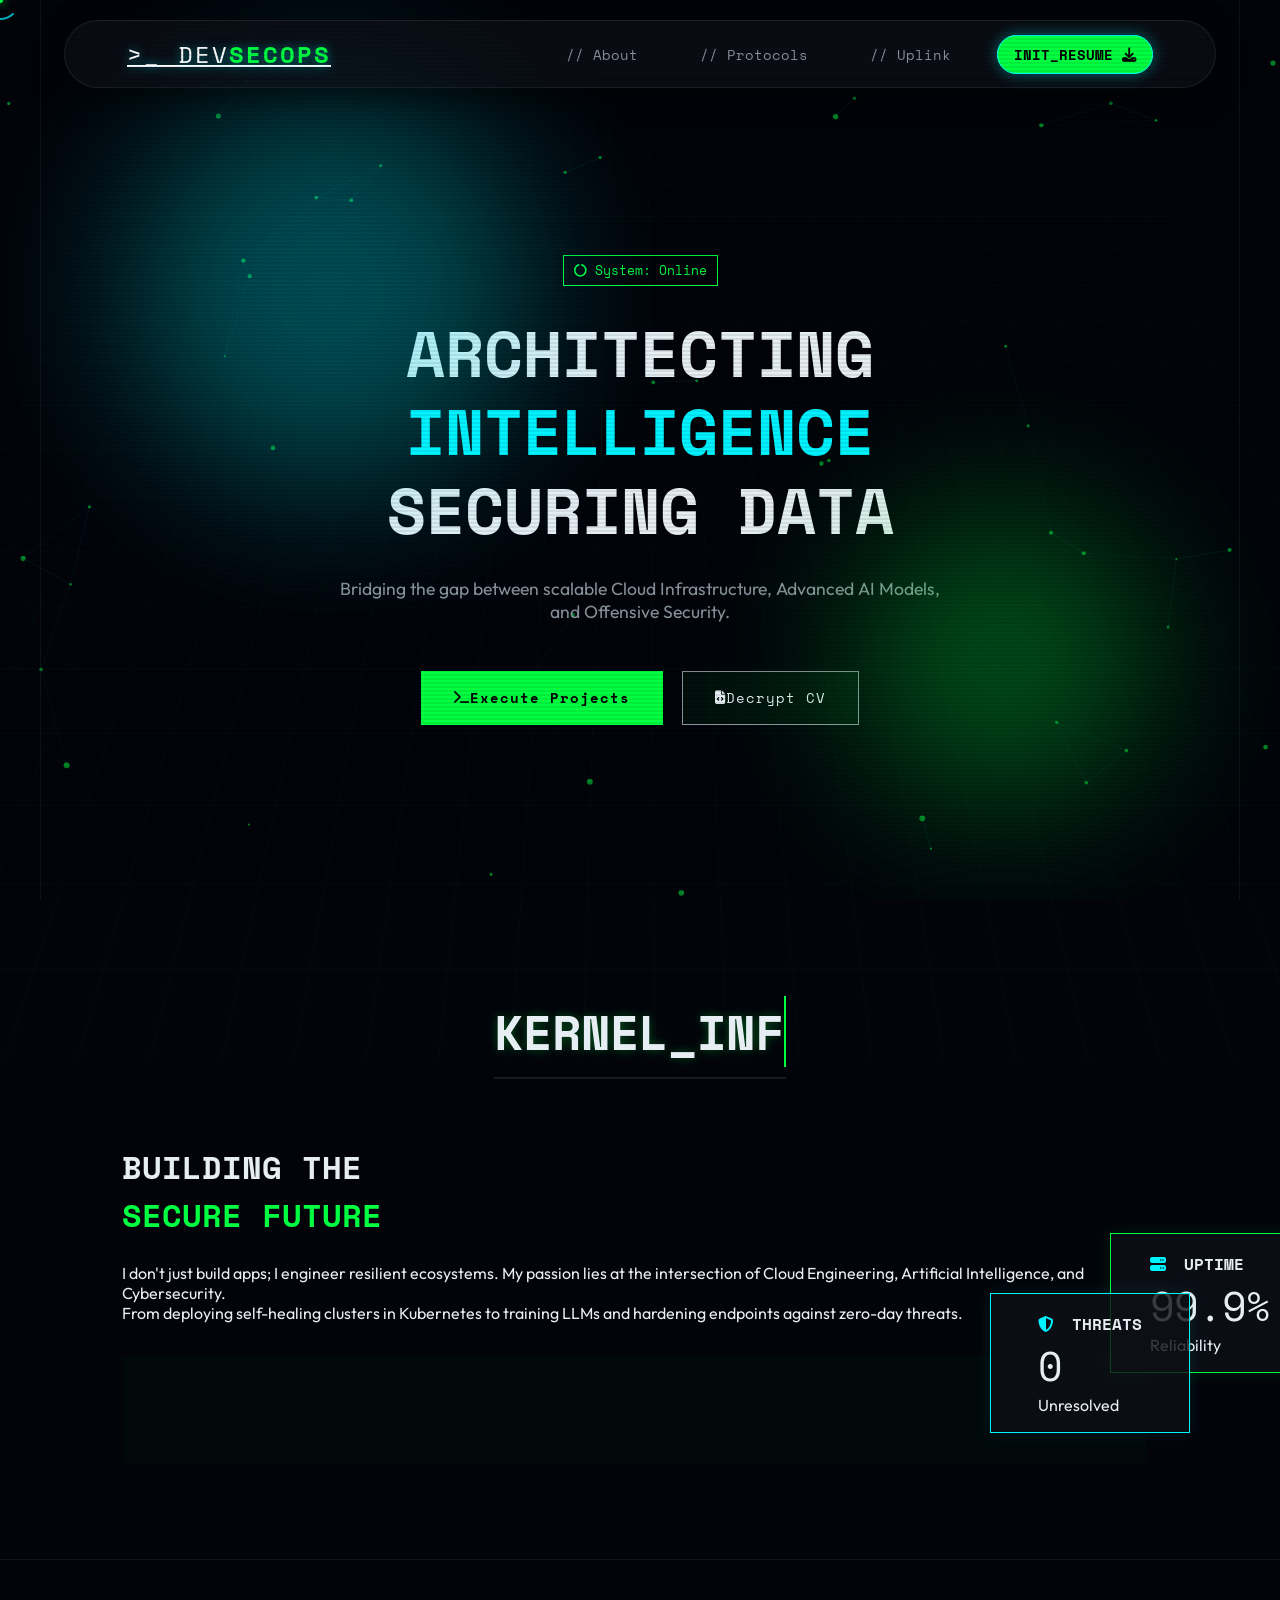
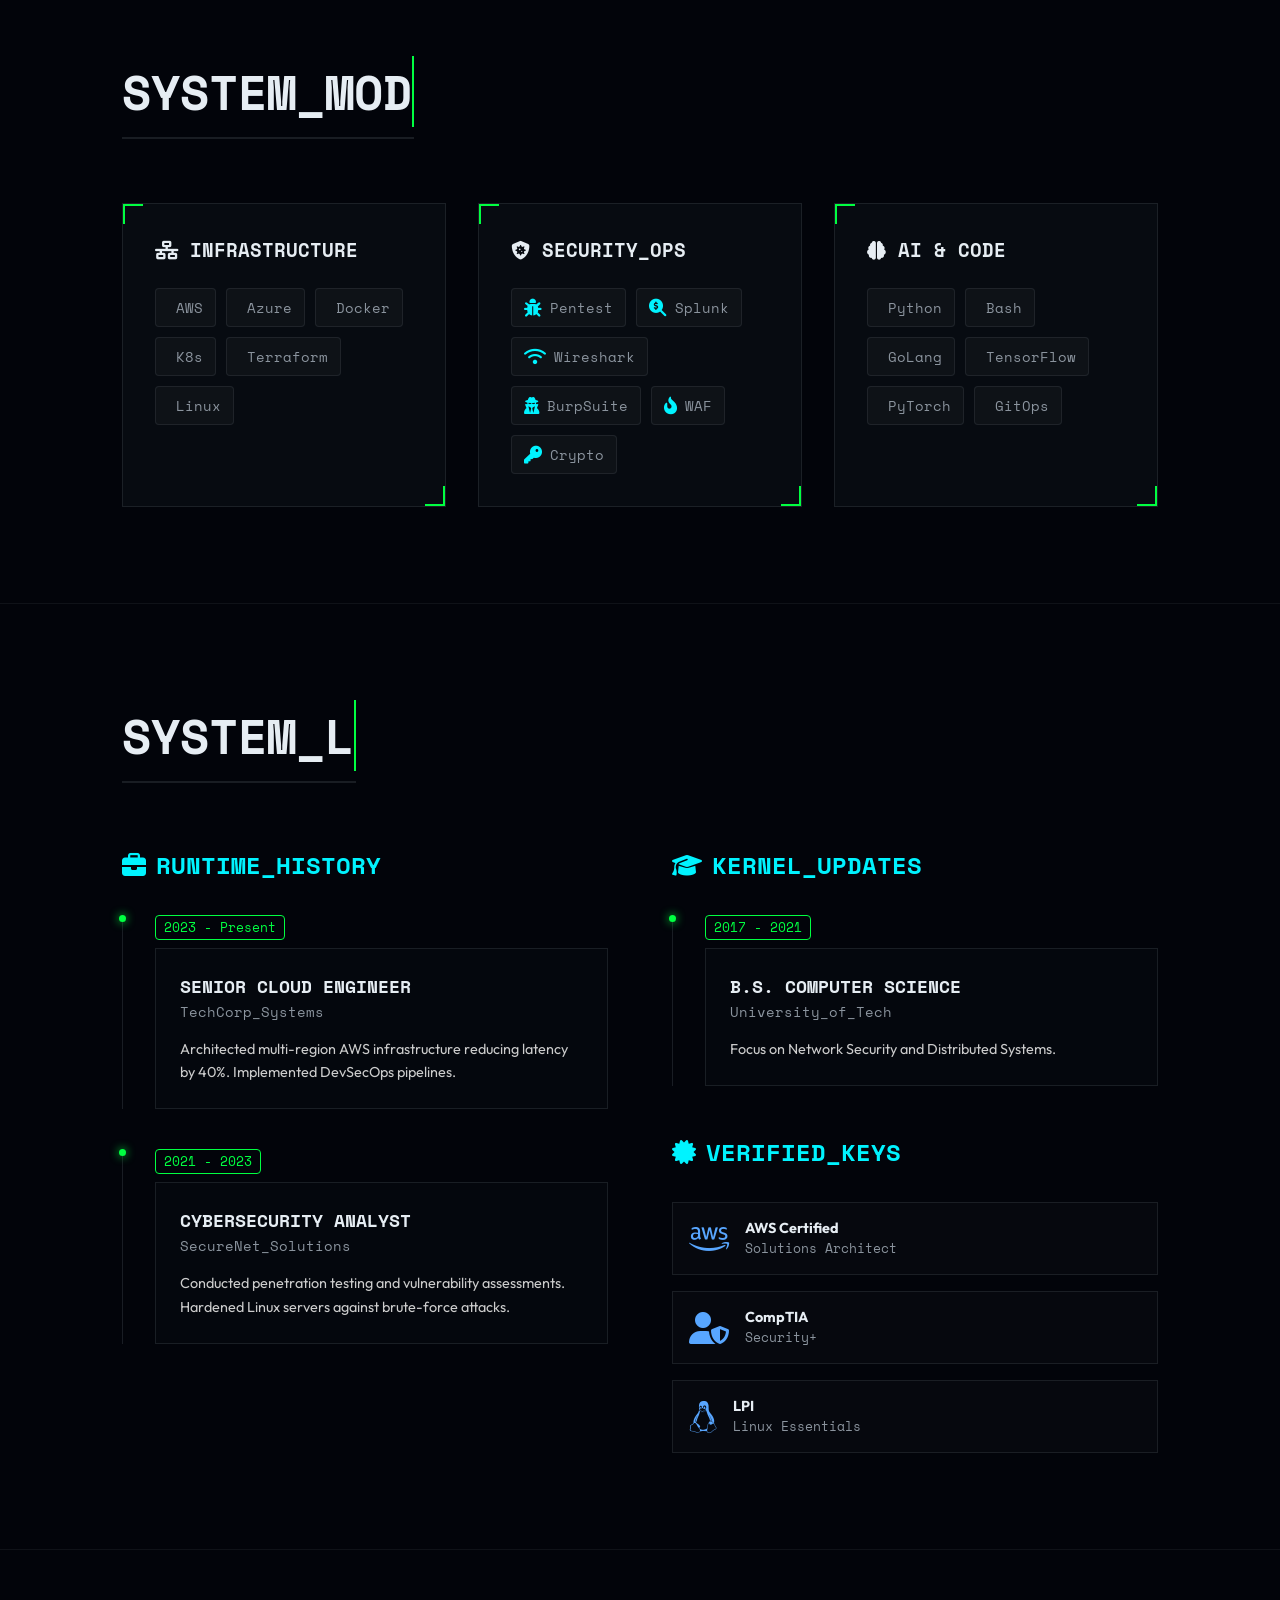
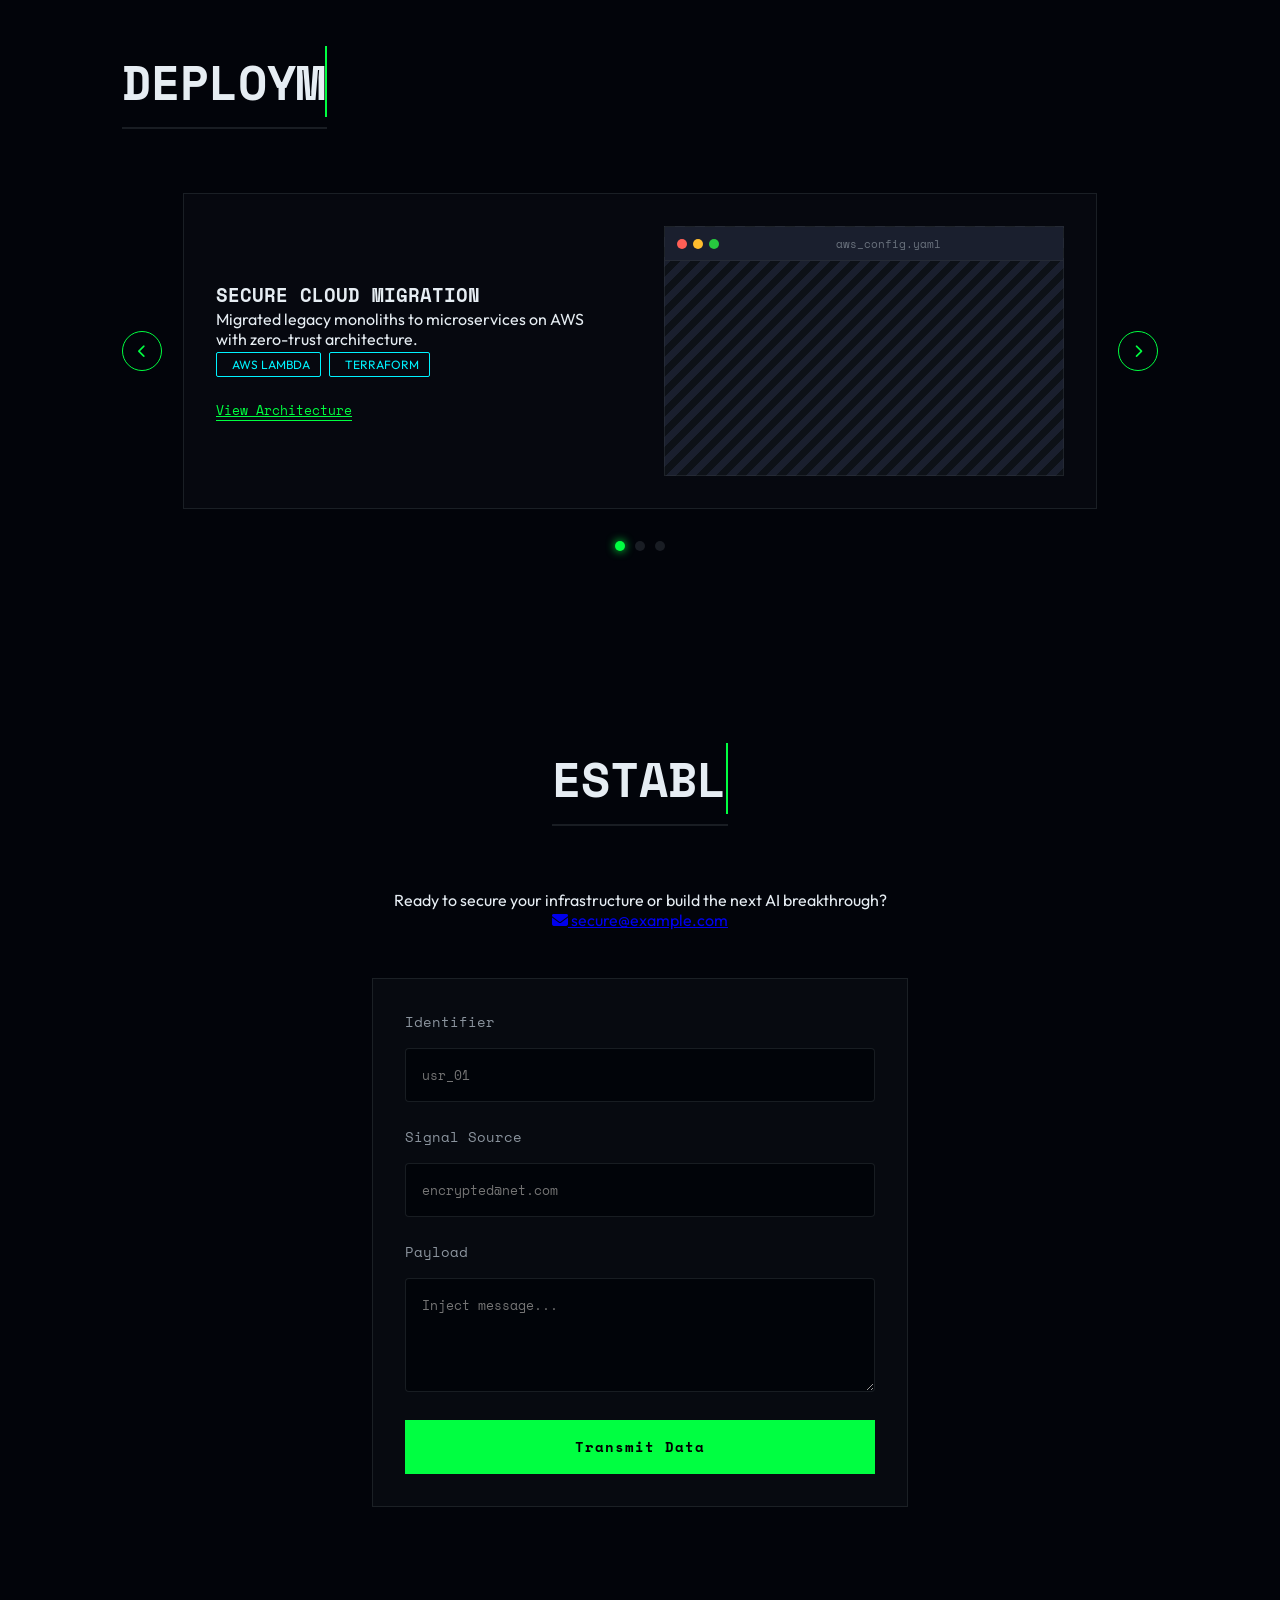
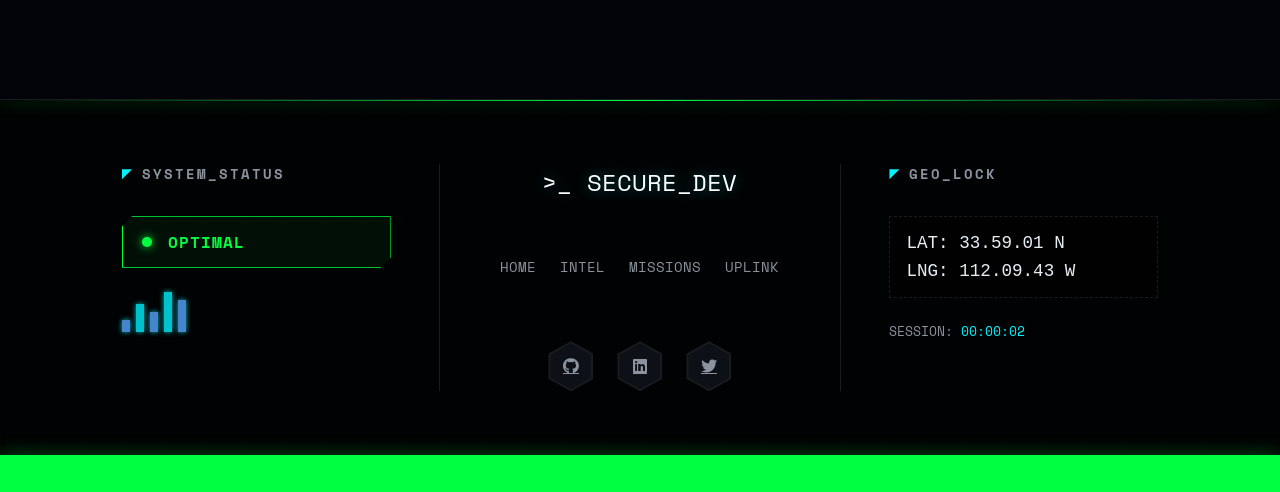
==== index.html @ 865366b4 "Add files via upload" ====
<!DOCTYPE html>
<html lang="en">

<head>
    <meta charset="UTF-8">
    <meta name="viewport" content="width=device-width, initial-scale=1.0">
    <meta name="description"
        content="Portfolio of a Cloud, AI & Cybersecurity Specialist. Securing the future of intelligence.">
    <title>Secure Intelligence | Cloud & AI</title>

    <!-- Fonts -->
    <link rel="preconnect" href="https://fonts.googleapis.com">
    <link rel="preconnect" href="https://fonts.gstatic.com" crossorigin>
    <link
        href="https://fonts.googleapis.com/css2?family=Space+Mono:ital,wght@0,400;0,700;1,400&family=Outfit:wght@500;700;800&display=swap"
        rel="stylesheet">

    <!-- Icons (FontAwesome & Devicon) -->
    <link rel="stylesheet" href="https://cdnjs.cloudflare.com/ajax/libs/font-awesome/6.4.0/css/all.min.css">
    <link rel="stylesheet" type='text/css' href="https://cdn.jsdelivr.net/gh/devicons/devicon@latest/devicon.min.css" />

    <!-- Styles -->
    <link rel="stylesheet" href="css/styles.css">
</head>

<body>
    <!-- Custom Cursor -->
    <div class="cursor-dot" data-cursor-dot></div>
    <div class="cursor-outline" data-cursor-outline></div>

    <!-- Cyber Grid Background -->
    <div class="cyber-grid"></div>
    <canvas id="data-network"></canvas>
    <div class="scanline"></div>

    <!-- Scroll Progress Lines -->
    <div class="scroll-line-container left-line">
        <div class="scroll-light"></div>
    </div>
    <div class="scroll-line-container right-line">
        <div class="scroll-light"></div>
    </div>

    <!-- Navigation -->
    <nav class="navbar glass">
        <div class="container nav-content">
            <a href="#hero" class="logo">>_ Dev<span class="accent">SecOps</span></a>
            <ul class="nav-links">
                <li><a href="#about">// About</a></li>
                <li><a href="#projects">// Protocols</a></li>
                <li><a href="#contact">// Uplink</a></li>
                <li><a href="assets/resume.pdf" class="btn-small-resume" download>INIT_RESUME <i
                            class="fas fa-download"></i></a></li>
            </ul>
        </div>
    </nav>

    <!-- Hero Section -->
    <header id="hero" class="hero-section">
        <div class="container hero-content">
            <div class="hero-text-wrapper">
                <span class="greeting-badge"><i class="fas fa-circle-notch fa-spin"></i> System: Online</span>
                <h1 class="main-title glitch-wrapper">
                    <span class="block-reveal">Architecting</span>
                    <span class="block-reveal dynamic-text" data-text="Intelligence">Intelligence</span>
                    <span class="block-reveal">Securing Data</span>
                </h1>
                <p class="subtitle">Bridging the gap between scalable Cloud Infrastructure, Advanced AI Models, and
                    Offensive Security.</p>
                <div class="hero-buttons">
                    <a href="#projects" class="btn btn-primary magnetic-btn"><i class="fas fa-terminal"></i> Execute
                        Projects</a>
                    <a href="assets/resume.pdf" class="btn btn-secondary magnetic-btn" download><i
                            class="fas fa-file-code"></i> Decrypt CV</a>
                </div>
            </div>
        </div>
        <!-- Abstract Network Elements -->
        <div class="network-node node-1"></div>
        <div class="network-node node-2"></div>
    </header>

    <!-- About Section -->
    <section id="about" class="section">
        <div class="container">
            <div class="section-header">
                <h2 class="section-title outline-text">Kernel_Info</h2>
            </div>
            <div class="about-grid">
                <div class="about-text scroll-reveal">
                    <h3>Building the <br><span class="accent">Secure Future</span></h3>
                    <p>I don't just build apps; I engineer resilient ecosystems. My passion lies at the intersection of
                        Cloud Engineering, Artificial Intelligence, and Cybersecurity.</p>
                    <p>From deploying self-healing clusters in Kubernetes to training LLMs and hardening endpoints
                        against zero-day threats.</p>
                    <div class="skills-ticker">
                        <!-- Infinite scroll ticker content with ICONS -->
                        <div class="ticker-content">
                            <i class="devicon-amazonwebservices-plain-wordmark"></i>
                            <i class="devicon-docker-plain"></i>
                            <i class="devicon-kubernetes-plain"></i>
                            <i class="devicon-python-plain"></i>
                            <i class="devicon-tensorflow-original"></i>
                            <i class="devicon-linux-plain"></i>
                            <i class="devicon-git-plain"></i>
                            <i class="devicon-react-original"></i>
                            <!-- Duplicate for seamless loop -->
                            <i class="devicon-amazonwebservices-plain-wordmark"></i>
                            <i class="devicon-docker-plain"></i>
                            <i class="devicon-kubernetes-plain"></i>
                            <i class="devicon-python-plain"></i>
                            <i class="devicon-tensorflow-original"></i>
                            <i class="devicon-linux-plain"></i>
                            <i class="devicon-git-plain"></i>
                            <i class="devicon-react-original"></i>
                        </div>
                    </div>
                </div>
                <div class="about-visual scroll-reveal delay-200">
                    <div class="stats-card glass-card tilt-card">
                        <div class="card-content">
                            <h4><i class="fas fa-server"></i> Uptime</h4>
                            <p class="big-number">99.9%</p>
                            <p>Reliability</p>
                        </div>
                    </div>
                    <div class="stats-card glass-card tilt-card offset">
                        <div class="card-content">
                            <h4><i class="fas fa-shield-alt"></i> Threats</h4>
                            <p class="big-number">0</p>
                            <p>Unresolved</p>
                        </div>
                    </div>
                </div>
            </div>
        </div>
    </section>

    <!-- Network Traffic Separator -->
    <div class="cyber-separator">
        <div class="packet"></div>
        <div class="packet delay-1"></div>
    </div>

    <!-- Skills Section (Redesigned) -->
    <section id="skills" class="section">
        <div class="container">
            <h2 class="section-title">System_Modules</h2>
            <div class="skills-grid">

                <!-- Category 1: Infrastructure -->
                <div class="cyber-card scroll-reveal">
                    <div class="card-decoration top-left"></div>
                    <div class="card-decoration bottom-right"></div>
                    <h3 class="skill-cat-title"><i class="fas fa-network-wired"></i> Infrastructure</h3>
                    <div class="chip-grid">
                        <div class="tech-chip"><i class="devicon-amazonwebservices-plain"></i> <span>AWS</span></div>
                        <div class="tech-chip"><i class="devicon-azure-plain"></i> <span>Azure</span></div>
                        <div class="tech-chip"><i class="devicon-docker-plain"></i> <span>Docker</span></div>
                        <div class="tech-chip"><i class="devicon-kubernetes-plain"></i> <span>K8s</span></div>
                        <div class="tech-chip"><i class="devicon-terraform-plain"></i> <span>Terraform</span></div>
                        <div class="tech-chip"><i class="devicon-linux-plain"></i> <span>Linux</span></div>
                    </div>
                </div>

                <!-- Category 2: Security_Ops -->
                <div class="cyber-card scroll-reveal delay-200">
                    <div class="card-decoration top-left"></div>
                    <div class="card-decoration bottom-right"></div>
                    <h3 class="skill-cat-title"><i class="fas fa-shield-virus"></i> Security_Ops</h3>
                    <div class="chip-grid">
                        <div class="tech-chip"><i class="fas fa-bug"></i> <span>Pentest</span></div>
                        <div class="tech-chip"><i class="fas fa-search-dollar"></i> <span>Splunk</span></div>
                        <div class="tech-chip"><i class="fas fa-wifi"></i> <span>Wireshark</span></div>
                        <div class="tech-chip"><i class="fas fa-user-secret"></i> <span>BurpSuite</span></div>
                        <div class="tech-chip"><i class="fas fa-fire-alt"></i> <span>WAF</span></div>
                        <div class="tech-chip"><i class="fas fa-key"></i> <span>Crypto</span></div>
                    </div>
                </div>

                <!-- Category 3: AI & Code -->
                <div class="cyber-card scroll-reveal delay-400">
                    <div class="card-decoration top-left"></div>
                    <div class="card-decoration bottom-right"></div>
                    <h3 class="skill-cat-title"><i class="fas fa-brain"></i> AI & Code</h3>
                    <div class="chip-grid">
                        <div class="tech-chip"><i class="devicon-python-plain"></i> <span>Python</span></div>
                        <div class="tech-chip"><i class="devicon-bash-plain"></i> <span>Bash</span></div>
                        <div class="tech-chip"><i class="devicon-go-plain"></i> <span>GoLang</span></div>
                        <div class="tech-chip"><i class="devicon-tensorflow-original"></i> <span>TensorFlow</span></div>
                        <div class="tech-chip"><i class="devicon-pytorch-original"></i> <span>PyTorch</span></div>
                        <div class="tech-chip"><i class="devicon-git-plain"></i> <span>GitOps</span></div>
                    </div>
                </div>

            </div>
        </div>
    </section>

    <!-- Network Traffic Separator -->
    <div class="cyber-separator">
        <div class="packet"></div>
        <div class="packet delay-2"></div>
    </div>

    <!-- Credentials Section (Exp, Edu, Certs) -->
    <section id="credentials" class="section">
        <div class="container">
            <h2 class="section-title">System_Logs</h2>

            <div class="credentials-grid">
                <!-- Experience Col -->
                <div class="credential-col">
                    <h3 class="col-title"><i class="fas fa-briefcase"></i> Runtime_History</h3>

                    <div class="log-entry scroll-reveal">
                        <span class="log-date">2023 - Present</span>
                        <div class="log-card">
                            <h4>Senior Cloud Engineer</h4>
                            <span class="company">TechCorp_Systems</span>
                            <p>Architected multi-region AWS infrastructure reducing latency by 40%. Implemented
                                DevSecOps pipelines.</p>
                        </div>
                    </div>

                    <div class="log-entry scroll-reveal delay-200">
                        <span class="log-date">2021 - 2023</span>
                        <div class="log-card">
                            <h4>Cybersecurity Analyst</h4>
                            <span class="company">SecureNet_Solutions</span>
                            <p>Conducted penetration testing and vulnerability assessments. Hardened Linux servers
                                against brute-force attacks.</p>
                        </div>
                    </div>
                </div>

                <!-- Edu & Certs Col -->
                <div class="credential-col">
                    <h3 class="col-title"><i class="fas fa-graduation-cap"></i> Kernel_Updates</h3>

                    <!-- Education -->
                    <div class="log-entry scroll-reveal">
                        <span class="log-date">2017 - 2021</span>
                        <div class="log-card">
                            <h4>B.S. Computer Science</h4>
                            <span class="company">University_of_Tech</span>
                            <p>Focus on Network Security and Distributed Systems.</p>
                        </div>
                    </div>

                    <!-- Certifications -->
                    <h3 class="col-title mt-2"><i class="fas fa-certificate"></i> Verified_Keys</h3>
                    <div class="cert-grid">
                        <div class="cert-item scroll-reveal delay-200">
                            <i class="fab fa-aws fa-2x"></i>
                            <div>
                                <h5>AWS Certified</h5>
                                <span class="cert-name">Solutions Architect</span>
                            </div>
                        </div>
                        <div class="cert-item scroll-reveal delay-400">
                            <i class="fas fa-user-shield fa-2x"></i>
                            <div>
                                <h5>CompTIA</h5>
                                <span class="cert-name">Security+</span>
                            </div>
                        </div>
                        <div class="cert-item scroll-reveal delay-400">
                            <i class="fab fa-linux fa-2x"></i>
                            <div>
                                <h5>LPI</h5>
                                <span class="cert-name">Linux Essentials</span>
                            </div>
                        </div>
                    </div>
                </div>
            </div>
        </div>
    </section>

    <!-- Network Traffic Separator -->
    <div class="cyber-separator">
        <div class="packet"></div>
        <div class="packet delay-2"></div>
    </div>

    <!-- Projects Section -->
    <section id="projects" class="section">
        <div class="container">
            <h2 class="section-title">Deployment_Log</h2>

            <div class="project-slider">
                <button class="slider-btn prev-btn"><i class="fas fa-chevron-left"></i></button>

                <div class="slider-container">
                    <div class="slider-track">
                        <!-- Project Card 1 (Slide) -->
                        <div class="slide">
                            <article class="project-card">
                                <div class="card-inner">
                                    <div class="project-content">
                                        <span class="project-number">01</span>
                                        <h3>Secure Cloud Migration</h3>
                                        <p>Migrated legacy monoliths to microservices on AWS with zero-trust
                                            architecture.</p>
                                        <div class="tags">
                                            <span><i class="devicon-amazonwebservices-plain"></i> AWS Lambda</span>
                                            <span><i class="devicon-terraform-plain"></i> Terraform</span>
                                        </div>
                                        <a href="project_details.html?id=secure_cloud"
                                            class="link-arrow magnetic-btn">View Architecture</a>
                                    </div>
                                    <div class="project-visual placeholder-gradient-1">
                                        <div class="terminal-header">
                                            <span class="dot red"></span><span class="dot yellow"></span><span
                                                class="dot green"></span>
                                            <span class="term-title">aws_config.yaml</span>
                                        </div>
                                    </div>
                                </div>
                            </article>
                        </div>

                        <!-- Project Card 2 (Slide) -->
                        <div class="slide">
                            <article class="project-card">
                                <div class="card-inner">
                                    <div class="project-content">
                                        <span class="project-number">02</span>
                                        <h3>AI Threat Detection</h3>
                                        <p>Machine Learning model trained to detect anomaly traffic patterns in
                                            real-time.</p>
                                        <div class="tags">
                                            <span><i class="devicon-python-plain"></i> Python</span>
                                            <span><i class="devicon-scikitlearn-plain"></i> Scikit-Learn</span>
                                        </div>
                                        <a href="project_details.html?id=ai_threat" class="link-arrow magnetic-btn">View
                                            Model</a>
                                    </div>
                                    <div class="project-visual placeholder-gradient-2">
                                        <div class="terminal-header">
                                            <span class="dot red"></span><span class="dot yellow"></span><span
                                                class="dot green"></span>
                                            <span class="term-title">train_model.py</span>
                                        </div>
                                    </div>
                                </div>
                            </article>
                        </div>

                        <!-- Project Card 3 (Slide) -->
                        <div class="slide">
                            <article class="project-card">
                                <div class="card-inner">
                                    <div class="project-content">
                                        <span class="project-number">03</span>
                                        <h3>Penetration Testing Lab</h3>
                                        <p>Automated pentesting environment setup using Docker and custom bash scripts.
                                        </p>
                                        <div class="tags">
                                            <span><i class="devicon-bash-plain"></i> Bash</span>
                                            <span><i class="devicon-docker-plain"></i> Docker</span>
                                        </div>
                                        <a href="project_details.html?id=pentest_lab"
                                            class="link-arrow magnetic-btn">View Scripts</a>
                                    </div>
                                    <div class="project-visual placeholder-gradient-3">
                                        <div class="terminal-header">
                                            <span class="dot red"></span><span class="dot yellow"></span><span
                                                class="dot green"></span>
                                            <span class="term-title">exploit.sh</span>
                                        </div>
                                    </div>
                                </div>
                            </article>
                        </div>
                    </div>
                </div>

                <button class="slider-btn next-btn"><i class="fas fa-chevron-right"></i></button>
            </div>

            <div class="slider-indicators">
                <span class="dot active"></span>
                <span class="dot"></span>
                <span class="dot"></span>
            </div>
        </div>
    </section>

    <!-- Contact Section -->
    <section id="contact" class="section">
        <div class="container contact-container">
            <div class="contact-text scroll-reveal">
                <h2 class="section-title">Establish_Link</h2>
                <p>Ready to secure your infrastructure or build the next AI breakthrough?</p>
                <div class="contact-details">
                    <a href="mailto:secure@example.com" class="contact-link"><i class="fas fa-envelope"></i>
                        secure@example.com</a>
                </div>
            </div>
            <form class="contact-form glass scroll-reveal delay-200" id="contactForm">
                <div class="form-group">
                    <label for="name">Identifier</label>
                    <input type="text" id="name" placeholder="usr_01" required>
                </div>
                <div class="form-group">
                    <label for="email">Signal Source</label>
                    <input type="email" id="email" placeholder="encrypted@net.com" required>
                </div>
                <div class="form-group">
                    <label for="message">Payload</label>
                    <textarea id="message" rows="4" placeholder="Inject message..." required></textarea>
                </div>
                <button type="submit" class="btn btn-primary full-width" id="submitBtn">
                    <span class="btn-text">Transmit Data</span>
                    <span class="btn-loader"><i class="fas fa-circle-notch fa-spin"></i></span>
                </button>
            </form>

            <!-- Success Animation Container (Hidden by default) -->
            <div class="success-message" id="successMessage" style="display: none;">
                <div class="success-icon">
                    <i class="fas fa-check-circle"></i>
                </div>
                <h3>Transmission Complete</h3>
                <p>Payload successfully uploaded to the mainframe.</p>
                <button class="btn btn-secondary btn-small" onclick="location.reload()">Reset Link</button>
            </div>
        </div>
    </section>

    <!-- Footer -->
    <!-- Footer: Tactical Data Console -->
    <footer class="tactical-footer">
        <div class="footer-overlay"></div>
        <div class="container footer-grid">

            <!-- Col 1: System Status -->
            <div class="footer-col left-col">
                <h4 class="footer-label">SYSTEM_STATUS</h4>
                <div class="status-box">
                    <span class="pulse-icon"></span>
                    <span class="status-msg">OPTIMAL</span>
                </div>
                <div class="signal-bars">
                    <div class="bar" style="height: 30%"></div>
                    <div class="bar" style="height: 70%"></div>
                    <div class="bar" style="height: 50%"></div>
                    <div class="bar" style="height: 100%"></div>
                    <div class="bar" style="height: 80%"></div>
                </div>
            </div>

            <!-- Col 2: Navigation & Socials -->
            <div class="footer-col center-col">
                <img src="https://fontmeme.com/permalink/240201/cyber-font.png" alt="Secure_Dev" class="footer-logo-img"
                    style="display:none;"> <!-- Placeholder -->
                <div class="logo-text">>_ SECURE_DEV</div>

                <div class="footer-links">
                    <a href="#hero">HOME</a>
                    <a href="#about">INTEL</a>
                    <a href="#projects">MISSIONS</a>
                    <a href="#contact">UPLINK</a>
                </div>

                <div class="social-hex-grid">
                    <a href="#" class="hex-link" aria-label="Github"><i class="fab fa-github"></i></a>
                    <a href="#" class="hex-link" aria-label="LinkedIn"><i class="fab fa-linkedin"></i></a>
                    <a href="#" class="hex-link" aria-label="Twitter"><i class="fab fa-twitter"></i></a>
                </div>
            </div>

            <!-- Col 3: Coordinates -->
            <div class="footer-col right-col">
                <h4 class="footer-label">GEO_LOCK</h4>
                <div class="coords">
                    <span>LAT: 33.59.01 N</span>
                    <span>LNG: 112.09.43 W</span>
                </div>
                <div class="uptime">SESSION: <span id="session-timer">00:00:00</span></div>
            </div>

        </div>

        <!-- Scrolling Ticker -->
        <div class="footer-ticker">
            <div class="ticker-text">
                // SECURE_DEV v2.5 // ALL SYSTEMS NOMINAL // ENCRYPTION: AES-256 // ESTABLISHING SECURE CONNECTION... //
                WELCOME USER //
            </div>
        </div>
    </footer>

    <!-- Skill Details Modal -->
    <div id="skill-modal" class="cyber-modal">
        <div class="modal-overlay"></div>
        <div class="modal-content glass-card">
            <button class="modal-close"><i class="fas fa-times"></i></button>
            <div class="modal-header">
                <i class="modal-icon devicon-amazonwebservices-plain"></i>
                <h3 class="modal-title">AWS Infrastructure</h3>
            </div>
            <div class="modal-body">
                <p class="modal-desc">Deep expertise in architecting scalable solutions.</p>
                <div class="modal-stats">
                    <div class="stat-row">
                        <span>Proficiency:</span>
                        <div class="stat-bar">
                            <div class="stat-fill" style="width: 90%"></div>
                        </div>
                    </div>
                </div>
                <ul class="modal-tags">
                    <li>EC2</li>
                    <li>Lambda</li>
                    <li>S3</li>
                </ul>
            </div>
            <div class="modal-decoration"></div>
        </div>
    </div>

    <!-- Scripts -->
    <script src="js/main.js"></script>
</body>

</html>
---- css/styles.css ----
/* --- Variables & Core (Tech Theme) --- */
:root {
    --bg-color: #02040a;
    --bg-secondary: #0d1117;
    --text-primary: #e6edf3;
    --text-secondary: #8b949e;

    /* Cyber Colors */
    --accent-primary: #00ff41;
    /* Matrix Green */
    --accent-secondary: #00f3ff;
    /* Electric Cyan */
    --accent-tertiary: #58a6ff;
    /* Cloud Blue */
    --error-red: #ff4d4d;

    --font-heading: 'Space Mono', monospace;
    /* Tech Font */
    --font-body: 'Outfit', sans-serif;

    --glass-bg: rgba(13, 17, 23, 0.7);
    --glass-border: rgba(48, 54, 61, 0.5);
    --glass-blur: 8px;

    --easing: cubic-bezier(0.23, 1, 0.32, 1);

    --nav-height: 80px;
}

* {
    margin: 0;
    padding: 0;
    box-sizing: border-box;
    cursor: none;
}

html {
    scroll-behavior: smooth;
}

body {
    background-color: var(--bg-color);
    color: var(--text-primary);
    font-family: var(--font-body);
    overflow-x: hidden;
    position: relative;
    scrollbar-width: thin;
    scrollbar-color: var(--accent-primary) var(--bg-color);
}

.container {
    max-width: 1100px;
    margin: 0 auto;
    padding: 0 2rem;
    width: 100%;
}

/* --- BG Effects (Grid & Scanline) --- */
.cyber-grid {
    position: fixed;
    top: 0;
    left: 0;
    width: 100%;
    height: 100%;
    background-image:
        linear-gradient(rgba(0, 255, 65, 0.03) 1px, transparent 1px),
        linear-gradient(90deg, rgba(0, 255, 65, 0.03) 1px, transparent 1px);
    background-size: 50px 50px;
    z-index: -1;
    pointer-events: none;
    transform: perspective(500px) rotateX(20deg);
    /* 3D effect */
    opacity: 0.5;
}

#data-network {
    position: fixed;
    top: 0;
    left: 0;
    width: 100%;
    height: 100%;
    z-index: -1;
    pointer-events: none;
}

.scanline {
    position: fixed;
    left: 0;
    top: 0;
    width: 100%;
    height: 100%;
    background: linear-gradient(to bottom, transparent 50%, rgba(0, 0, 0, 0.5) 50%);
    background-size: 100% 4px;
    z-index: 9001;
    pointer-events: none;
    opacity: 0.15;
}

/* --- Custom Cursor (Crosshair) --- */
/* --- Custom Cursor (Target Lock) --- */
.cursor-dot {
    position: fixed;
    width: 6px;
    height: 6px;
    background-color: var(--accent-primary);
    transform: translate(-50%, -50%);
    border-radius: 50%;
    z-index: 9999;
    pointer-events: none;
    box-shadow: 0 0 10px var(--accent-primary);
}

.cursor-outline {
    position: fixed;
    width: 40px;
    height: 40px;
    border: 2px solid var(--accent-secondary);
    border-radius: 50%;
    transform: translate(-50%, -50%);
    z-index: 9999;
    pointer-events: none;
    background: transparent;
    opacity: 0.7;
    /* Create gaps for target look */
    border-left-color: transparent;
    border-right-color: transparent;
    transition: width 0.3s, height 0.3s, background-color 0.3s, border-color 0.3s;
    animation: spinCursor 4s linear infinite;
}

body.hovering .cursor-outline {
    width: 60px;
    height: 60px;
    border-color: var(--error-red);
    /* Lock-on color */
    border-top-color: var(--error-red);
    border-bottom-color: var(--error-red);
    border-left-color: transparent;
    border-right-color: transparent;
    background-color: rgba(255, 77, 77, 0.05);
    animation: spinCursor 1s linear infinite;
    /* Spin faster on hover */
}

@keyframes spinCursor {
    0% {
        transform: translate(-50%, -50%) rotate(0deg);
    }

    100% {
        transform: translate(-50%, -50%) rotate(360deg);
    }
}

/* --- Data Packet Separators --- */
.cyber-separator {
    width: 100%;
    height: 1px;
    background: rgba(48, 54, 61, 0.3);
    position: relative;
    overflow: hidden;
    margin: 0;
}

.packet {
    position: absolute;
    top: -1px;
    left: -10%;
    width: 40px;
    height: 3px;
    background: linear-gradient(90deg, transparent, var(--accent-primary), transparent);
    box-shadow: 0 0 10px var(--accent-primary);
    animation: packetMove 4s cubic-bezier(0.4, 0.0, 0.2, 1) infinite;
}

.packet.delay-1 {
    animation-delay: 2s;
}

.packet.delay-2 {
    animation-delay: 1.5s;
}

@keyframes packetMove {
    0% {
        left: -10%;
        opacity: 0;
    }

    10% {
        opacity: 1;
    }

    90% {
        opacity: 1;
    }

    100% {
        left: 110%;
        opacity: 0;
    }
}

/* --- Scroll Progress Lines (Neon Rails) --- */
.scroll-line-container {
    position: fixed;
    top: 0;
    bottom: 0;
    width: 1px;
    background: rgba(48, 54, 61, 0.3);
    /* Faint guide rail */
    z-index: 50;
}

.left-line {
    left: 40px;
}

.right-line {
    right: 40px;
}

.scroll-light {
    position: absolute;
    top: 0;
    left: -1px;
    width: 3px;
    height: 100px;
    background: linear-gradient(to bottom, transparent, var(--accent-primary), var(--accent-secondary), transparent);
    box-shadow: 0 0 15px var(--accent-primary), 0 0 30px var(--accent-secondary);
    opacity: 0;
    transition: opacity 0.5s;
    will-change: top;
}

body.scrolled .scroll-light {
    opacity: 1;
}

/* Responsive: Hide on mobile/tablet where space is limited */
@media (max-width: 1100px) {
    .scroll-line-container {
        display: none;
    }
}

/* --- Typography --- */
h1,
h2,
h3,
h4 {
    font-family: var(--font-heading);
    font-weight: 700;
    text-transform: uppercase;
}

.section-title {
    font-size: 3rem;
    margin-bottom: 4rem;
    text-align: center;
    color: var(--text-primary);
    border-bottom: 2px solid var(--glass-border);
    display: inline-block;
    padding-bottom: 10px;
}

.section-header {
    text-align: center;
    width: 100%;
}

.outline-text {
    /* Solid text for readability in tech theme, maybe a glow */
    text-shadow: 0 0 10px rgba(0, 255, 65, 0.3);
}

.accent {
    color: var(--accent-primary);
}

/* --- Buttons --- */
.btn {
    display: inline-flex;
    align-items: center;
    justify-content: center;
    padding: 1rem 2rem;
    border: 1px solid var(--accent-primary);
    font-family: var(--font-heading);
    font-size: 0.85rem;
    letter-spacing: 1px;
    background: rgba(0, 255, 65, 0.05);
    color: var(--accent-primary);
    transition: 0.3s;
    cursor: pointer;
    text-decoration: none;
}

.btn-primary {
    background: var(--accent-primary);
    color: #000;
    border-color: var(--accent-primary);
    font-weight: bold;
}

.btn-primary:hover {
    background: transparent;
    color: var(--accent-primary);
    box-shadow: 0 0 15px var(--accent-primary);
}

.btn-secondary {
    color: var(--text-primary);
    border-color: var(--text-secondary);
    margin-left: 1rem;
}

.btn-secondary:hover {
    border-color: var(--accent-primary);
    color: var(--accent-primary);
}

/* Resume Button */
.btn-small-resume {
    padding: 8px 16px;
    border: 1px solid var(--accent-secondary);
    color: var(--accent-secondary);
    font-family: var(--font-heading);
    font-size: 0.75rem;
    transition: 0.3s;
}

.btn-small-resume:hover {
    background: var(--accent-secondary);
    color: #000;
    box-shadow: 0 0 10px var(--accent-secondary);
}

/* --- Cyber HUD Navigation --- */
.navbar {
    position: fixed;
    top: 20px;
    left: 50%;
    transform: translateX(-50%);
    width: 90%;
    max-width: 1200px;
    padding: 15px 30px;
    background: rgba(13, 17, 23, 0.7);
    backdrop-filter: blur(10px);
    border: 1px solid var(--glass-border);
    border-radius: 50px;
    z-index: 1000;
    transition: 0.3s;
    box-shadow: 0 10px 30px rgba(0, 0, 0, 0.5);
}

.navbar.scrolled {
    background: rgba(13, 17, 23, 0.9);
    border-color: var(--accent-primary);
    box-shadow: 0 10px 30px rgba(0, 243, 255, 0.1);
}

.nav-content {
    display: flex;
    justify-content: space-between;
    align-items: center;
}

.logo {
    font-family: var(--font-heading);
    font-size: 1.5rem;
    color: #fff;
    text-transform: uppercase;
    letter-spacing: 2px;
    text-shadow: 0 0 10px rgba(0, 243, 255, 0.5);
}

.logo .accent {
    color: var(--accent-primary);
    font-weight: bold;
}

.nav-links {
    display: flex;
    gap: 30px;
    list-style: none;
    align-items: center;
}

.nav-links a {
    color: var(--text-secondary);
    text-decoration: none;
    font-size: 0.9rem;
    font-family: var(--font-heading);
    transition: 0.3s;
    padding: 8px 16px;
    border-radius: 20px;
}

.nav-links a:hover {
    color: #fff;
    background: rgba(255, 255, 255, 0.05);
    box-shadow: 0 0 15px rgba(0, 243, 255, 0.2);
}

.btn-small-resume {
    background: var(--accent-primary);
    color: #000 !important;
    font-weight: bold;
    box-shadow: 0 0 15px rgba(0, 243, 255, 0.4);
}

.btn-small-resume:hover {
    background: #fff;
    box-shadow: 0 0 25px rgba(255, 255, 255, 0.6);
}

/* --- Hero Section --- */
.hero-section {
    min-height: 100vh;
    display: flex;
    justify-content: center;
    align-items: center;
    position: relative;
    overflow: hidden;
    padding-top: var(--nav-height);
    text-align: center;
}

.greeting-badge {
    color: var(--accent-primary);
    border: 1px solid var(--accent-primary);
    padding: 5px 10px;
    font-family: var(--font-heading);
    font-size: 0.8rem;
    margin-bottom: 2rem;
    display: inline-block;
}

.main-title {
    font-size: 4rem;
    line-height: 1.1;
    margin-bottom: 2rem;
    display: flex;
    flex-direction: column;
    gap: 0.5rem;
}

.dynamic-text {
    color: var(--accent-secondary);
}

.subtitle {
    font-size: 1.1rem;
    max-width: 600px;
    margin: 0 auto 3rem;
    color: var(--text-secondary);
}

/* Network Nodes (Abstract Background) */
.network-node {
    position: absolute;
    border-radius: 50%;
    opacity: 0.3;
    filter: blur(80px);
    animation: pulse 8s infinite alternate;
}

.node-1 {
    width: 400px;
    height: 400px;
    background: var(--accent-secondary);
    top: 10%;
    left: 10%;
}

.node-2 {
    width: 300px;
    height: 300px;
    background: var(--accent-primary);
    bottom: 10%;
    right: 10%;
    animation-delay: -2s;
}

@keyframes pulse {
    0% {
        opacity: 0.2;
        transform: scale(1);
    }

    100% {
        opacity: 0.4;
        transform: scale(1.1);
    }
}

/* Glitch Effect Classes */
.glitch-wrapper {
    position: relative;
}

/* (Simple glitch implementation can be added here if desired, kept clean for now) */

/* --- About & Skills (Updated for Icons) --- */
.section {
    padding: 6rem 0;
}

.about-grid {
    display: grid;
    grid-template-columns: 1fr 1fr;
    gap: 4rem;
    align-items: center;
}

.about-text h3 {
    font-size: 2rem;
    margin-bottom: 1.5rem;
    color: var(--text-primary);
}

.skills-ticker {
    border-color: var(--glass-border);
    margin-top: 2rem;
    padding: 1.5rem 0;
    background: rgba(0, 255, 65, 0.02);
}

.ticker-content span {
    font-family: var(--font-heading);
    color: var(--accent-primary);
    margin: 0 1rem;
}

.ticker-content i {
    font-size: 3rem;
    margin: 0 2rem;
    color: var(--text-secondary);
    transition: 0.3s;
}

.ticker-content i:hover {
    color: var(--accent-primary);
    transform: scale(1.1);
    filter: drop-shadow(0 0 5px var(--accent-primary));
}

/* Stats Cards */
.about-visual {
    height: 300px;
    display: flex;
    justify-content: center;
    align-items: center;
    position: relative;
}

.stats-card {
    position: absolute;
    width: 200px;
    height: 140px;
    background: rgba(13, 17, 23, 0.8);
    border: 1px solid var(--accent-primary);
    display: flex;
    flex-direction: column;
    justify-content: center;
    align-items: center;
    box-shadow: 0 0 15px rgba(0, 255, 65, 0.1);
}

.stats-card h4 i {
    margin-right: 8px;
    color: var(--accent-secondary);
}

.offset {
    top: auto;
    bottom: 20px;
    right: 20px;
    border-color: var(--accent-secondary);
    box-shadow: 0 0 15px rgba(0, 243, 255, 0.1);
}

.big-number {
    font-family: var(--font-heading);
    font-size: 2.5rem;
    color: var(--text-primary);
}

/* --- Skills Section (Tech Chips) --- */
.skills-grid {
    display: grid;
    grid-template-columns: repeat(auto-fit, minmax(300px, 1fr));
    gap: 2rem;
}

.cyber-card {
    position: relative;
    padding: 2rem;
    background: rgba(13, 17, 23, 0.6);
    border: 1px solid var(--glass-border);
    transition: 0.3s;
    overflow: hidden;
}

.cyber-card:hover {
    transform: translateY(-5px);
    box-shadow: 0 10px 30px rgba(0, 243, 255, 0.1);
}

/* Corner Decorations */
.card-decoration {
    position: absolute;
    width: 20px;
    height: 20px;
    border: 2px solid var(--accent-primary);
    transition: 0.3s;
}

.top-left {
    top: 0;
    left: 0;
    border-right: none;
    border-bottom: none;
}

.bottom-right {
    bottom: 0;
    right: 0;
    border-left: none;
    border-top: none;
}

.cyber-card:hover .card-decoration {
    width: 100%;
    height: 100%;
    opacity: 0.1;
}

.chip-grid {
    display: flex;
    flex-wrap: wrap;
    gap: 10px;
    margin-top: 1.5rem;
}

.tech-chip {
    display: flex;
    align-items: center;
    gap: 8px;
    padding: 8px 12px;
    background: rgba(255, 255, 255, 0.03);
    border: 1px solid var(--glass-border);
    border-radius: 4px;
    font-size: 0.9rem;
    font-family: var(--font-heading);
    color: var(--text-secondary);
    transition: 0.3s;
    cursor: default;
}

.tech-chip i {
    color: var(--accent-secondary);
    font-size: 1.1rem;
    transition: 0.3s;
}

.tech-chip:hover {
    border-color: var(--accent-primary);
    background: rgba(0, 243, 255, 0.1);
    color: #fff;
    box-shadow: 0 0 10px var(--accent-primary);
}

.tech-chip:hover i {
    color: #fff;
    transform: scale(1.2);
}

/* --- Credentials (Logs) --- */
.credentials-grid {
    display: grid;
    grid-template-columns: 1fr 1fr;
    gap: 4rem;
}

.col-title {
    font-size: 1.5rem;
    color: var(--accent-secondary);
    margin-bottom: 2rem;
    display: flex;
    align-items: center;
    gap: 10px;
}

.mt-2 {
    margin-top: 3rem;
}

/* Timeline Entries */
.log-entry {
    position: relative;
    padding-left: 2rem;
    border-left: 1px solid var(--glass-border);
    margin-bottom: 2.5rem;
}

.log-entry::before {
    content: '';
    position: absolute;
    left: -4px;
    top: 0;
    width: 7px;
    height: 7px;
    background: var(--accent-primary);
    border-radius: 50%;
    box-shadow: 0 0 10px var(--accent-primary);
}

.log-date {
    display: inline-block;
    font-family: var(--font-heading);
    font-size: 0.8rem;
    margin-bottom: 0.5rem;
    color: var(--accent-primary);
    border: 1px solid var(--accent-primary);
    padding: 2px 8px;
    border-radius: 4px;
}

.log-card {
    background: rgba(13, 17, 23, 0.3);
    border: 1px solid var(--glass-border);
    padding: 1.5rem;
    transition: 0.3s;
}

.log-card:hover {
    border-color: var(--accent-secondary);
    background: rgba(13, 17, 23, 0.6);
}

.log-card h4 {
    font-size: 1.1rem;
    color: var(--text-primary);
    margin-bottom: 0.2rem;
}

.company {
    display: block;
    font-family: var(--font-heading);
    font-size: 0.85rem;
    color: var(--text-secondary);
    margin-bottom: 1rem;
}

.log-card p {
    font-size: 0.9rem;
    color: #ccc;
    line-height: 1.6;
}

/* Certifications */
.cert-grid {
    display: grid;
    grid-template-columns: 1fr;
    gap: 1rem;
}

.cert-item {
    display: flex;
    align-items: center;
    gap: 1rem;
    border: 1px solid var(--glass-border);
    padding: 1rem;
    background: rgba(255, 255, 255, 0.02);
    transition: 0.3s;
}

.cert-item:hover {
    border-color: var(--accent-tertiary);
    transform: translateX(5px);
}

.cert-item i {
    color: var(--accent-tertiary);
}

.cert-item h5 {
    font-size: 0.9rem;
    margin-bottom: 0;
}

.cert-name {
    font-size: 0.8rem;
    color: var(--text-secondary);
    font-family: var(--font-heading);
}

/* --- Projects (Slider) --- */
.project-slider {
    display: flex;
    align-items: center;
    gap: 1rem;
    position: relative;
}

.slider-container {
    overflow: hidden;
    width: 100%;
}

.slider-track {
    display: flex;
    transition: transform 0.5s cubic-bezier(0.23, 1, 0.32, 1);
    width: 100%;
}

.slide {
    min-width: 100%;
    padding: 0 5px;
}

/* Padding prevents cut-off shadows */

/* Slider Controls */
.slider-btn {
    background: transparent;
    border: 1px solid var(--accent-primary);
    color: var(--accent-primary);
    width: 40px;
    height: 40px;
    border-radius: 50%;
    display: flex;
    justify-content: center;
    align-items: center;
    cursor: pointer;
    transition: 0.3s;
    z-index: 10;
    flex-shrink: 0;
}

.slider-btn:hover {
    background: var(--accent-primary);
    color: #000;
    box-shadow: 0 0 15px var(--accent-primary);
}

.slider-indicators {
    display: flex;
    justify-content: center;
    gap: 10px;
    margin-top: 2rem;
}

.slider-indicators .dot {
    width: 10px;
    height: 10px;
    background: var(--glass-border);
    border-radius: 50%;
    cursor: pointer;
    transition: 0.3s;
    margin: 0;
}

.slider-indicators .dot.active {
    background: var(--accent-primary);
    box-shadow: 0 0 10px var(--accent-primary);
}

.card-inner {
    display: grid;
    grid-template-columns: 1fr 1fr;
    gap: 3rem;
    align-items: center;
    border: 1px solid var(--glass-border);
    padding: 2rem;
    background: rgba(13, 17, 23, 0.4);
    transition: 0.3s;
    position: relative;
    overflow: hidden;
}

.card-inner:hover {
    border-color: var(--accent-primary);
    box-shadow: 0 5px 20px rgba(0, 0, 0, 0.5);
}

.project-number {
    font-family: var(--font-heading);
    font-size: 4rem;
    color: rgba(255, 255, 255, 0.05);
    font-weight: bold;
    position: absolute;
    right: 2rem;
    top: 3.5rem;
    z-index: 0;
}

.tags span {
    border: 1px solid var(--accent-secondary);
    color: var(--accent-secondary);
    padding: 4px 10px;
    font-size: 0.75rem;
    border-radius: 2px;
    text-transform: uppercase;
    margin-right: 5px;
    display: inline-flex;
    align-items: center;
    gap: 5px;
}

.link-arrow {
    color: var(--accent-primary);
    border-bottom: 1px solid var(--accent-primary);
    margin-top: 1.5rem;
    display: inline-block;
    font-family: var(--font-heading);
    font-size: 0.8rem;
}

/* Visuals & Terminal Header */
.project-visual {
    height: 250px;
    background: #000;
    border: 1px solid var(--glass-border);
    position: relative;
    overflow: hidden;
    display: flex;
    flex-direction: column;
}

.terminal-header {
    background: #1a1f2e;
    padding: 8px 12px;
    display: flex;
    align-items: center;
    border-bottom: 1px solid var(--glass-border);
}

.dot {
    width: 10px;
    height: 10px;
    border-radius: 50%;
    margin-right: 6px;
    display: inline-block;
}

.red {
    background: #ff5f56;
}

.yellow {
    background: #ffbd2e;
}

.green {
    background: #27c93f;
}

.term-title {
    margin-left: auto;
    margin-right: auto;
    font-family: var(--font-heading);
    font-size: 0.7rem;
    color: var(--text-secondary);
    opacity: 0.7;
}

/* Gradients */
.placeholder-gradient-1 {
    background: linear-gradient(135deg, #0d1117 25%, #1a1f2e 25%, #1a1f2e 50%, #0d1117 50%, #0d1117 75%, #1a1f2e 75%, #1a1f2e 100%);
    background-size: 20px 20px;
}

.placeholder-gradient-2 {
    background: radial-gradient(circle, #1a1f2e 10%, transparent 10%);
    background-size: 20px 20px;
    background-color: #0d1117;
}

.placeholder-gradient-3 {
    background: repeating-linear-gradient(45deg, #0d1117, #0d1117 10px, #1a1f2e 10px, #1a1f2e 20px);
}

/* --- Contact & Footer --- */
.contact-container {
    max-width: 600px;
    margin: 0 auto;
    text-align: center;
}

.contact-form {
    margin-top: 3rem;
    text-align: left;
    border: 1px solid var(--glass-border);
    padding: 2rem;
    background: rgba(13, 17, 23, 0.5);
}

.form-group {
    margin-bottom: 1.5rem;
}

.form-group label {
    display: block;
    margin-bottom: 0.5rem;
    color: var(--text-secondary);
    font-size: 0.9rem;
    font-family: var(--font-heading);
}

.form-group input,
.form-group textarea {
    background: #010409;
    border: 1px solid var(--glass-border);
    color: var(--accent-primary);
    font-family: var(--font-heading);
    padding: 1rem;
    width: 100%;
    margin-top: 0.5rem;
    border-radius: 4px;
}

.form-group input:focus,
.form-group textarea:focus {
    border-color: var(--accent-primary);
    outline: none;
    box-shadow: 0 0 10px rgba(0, 255, 65, 0.1);
}

.full-width {
    width: 100%;
}

.btn-loader {
    display: none;
    margin-left: 10px;
}

.btn.loading .btn-text {
    opacity: 0.7;
}

.btn.loading .btn-loader {
    display: inline-block;
}

/* Success Message */
.success-message {
    padding: 3rem;
    background: rgba(13, 17, 23, 0.8);
    border: 1px solid var(--accent-primary);
    box-shadow: 0 0 30px rgba(0, 255, 65, 0.1);
    border-radius: 8px;
    margin-top: 3rem;
    animation: slideUpFade 0.5s ease-out;
}

.success-icon {
    font-size: 4rem;
    color: var(--accent-primary);
    margin-bottom: 1.5rem;
    animation: popIn 0.5s 0.2s cubic-bezier(0.175, 0.885, 0.32, 1.275) both;
}

.success-message h3 {
    color: var(--text-primary);
    margin-bottom: 0.5rem;
}

.success-message p {
    color: var(--text-secondary);
    margin-bottom: 2rem;
}

@keyframes popIn {
    0% {
        transform: scale(0);
        opacity: 0;
    }

    100% {
        transform: scale(1);
        opacity: 1;
    }
}

@keyframes slideUpFade {
    0% {
        opacity: 0;
        transform: translateY(20px);
    }

    100% {
        opacity: 1;
        transform: translateY(0);
    }
}

/* --- Cyber Footer Animated --- */
.cyber-footer {
    position: relative;
    background: #050505;
    padding: 3rem 0;
    border-top: 1px solid var(--accent-primary);
    overflow: hidden;
    margin-top: 4rem;
}

/* Background Grid Animation */
.footer-grid-bg {
    position: absolute;
    top: 0;
    left: 0;
    width: 200%;
    height: 100%;
    background-image:
        linear-gradient(rgba(0, 243, 255, 0.03) 1px, transparent 1px),
        linear-gradient(90deg, rgba(0, 243, 255, 0.03) 1px, transparent 1px);
    background-size: 40px 40px;
    transform: perspective(300px) rotateX(40deg);
    animation: gridScroll 10s linear infinite;
    z-index: 0;
    opacity: 0.6;
}

@keyframes gridScroll {
    from {
        transform: perspective(300px) rotateX(40deg) translateY(0);
    }

    to {
        transform: perspective(300px) rotateX(40deg) translateY(40px);
    }
}

/* Radar Scan Effect */
.radar-scan {
    position: absolute;
    top: 50%;
    left: 50%;
    transform: translate(-50%, -50%);
    width: 600px;
    height: 600px;
    background: conic-gradient(from 0deg, transparent 0deg, rgba(0, 243, 255, 0.1) 60deg, transparent 60deg);
    border-radius: 50%;
    animation: radarSpin 4s linear infinite;
    pointer-events: none;
    z-index: 0;
}

@keyframes radarSpin {
    from {
        transform: translate(-50%, -50%) rotate(0deg);
    }

    to {
        transform: translate(-50%, -50%) rotate(360deg);
    }
}

/* Glitch Text */
.glitch-text {
    position: relative;
    display: inline-block;
    color: var(--text-primary);
    font-weight: bold;
}

.glitch-text::before,
.glitch-text::after {
    content: attr(data-text);
    position: absolute;
    top: 0;
    left: 0;
    width: 100%;
    height: 100%;
    opacity: 0.8;
}

.glitch-text::before {
    color: #0ff;
    z-index: -1;
    animation: glitch-anim-1 3s infinite linear alternate-reverse;
}

.glitch-text::after {
    color: #f0f;
    z-index: -2;
    animation: glitch-anim-2 3s infinite linear alternate-reverse;
}

@keyframes glitch-anim-1 {
    0% {
        clip-path: inset(20% 0 80% 0);
        transform: translate(-2px, 1px);
    }

    20% {
        clip-path: inset(60% 0 10% 0);
        transform: translate(2px, -1px);
    }

    40% {
        clip-path: inset(40% 0 50% 0);
        transform: translate(-2px, 2px);
    }

    60% {
        clip-path: inset(80% 0 5% 0);
        transform: translate(2px, -2px);
    }

    80% {
        clip-path: inset(10% 0 70% 0);
        transform: translate(-1px, 1px);
    }

    100% {
        clip-path: inset(50% 0 30% 0);
        transform: translate(1px, -1px);
    }
}

@keyframes glitch-anim-2 {
    0% {
        clip-path: inset(10% 0 60% 0);
        transform: translate(2px, -1px);
    }

    20% {
        clip-path: inset(80% 0 5% 0);
        transform: translate(-2px, 2px);
    }

    40% {
        clip-path: inset(30% 0 20% 0);
        transform: translate(2px, -2px);
    }

    60% {
        clip-path: inset(10% 0 80% 0);
        transform: translate(-2px, 1px);
    }

    80% {
        clip-path: inset(50% 0 30% 0);
        transform: translate(2px, 1px);
    }

    100% {
        clip-path: inset(70% 0 10% 0);
        transform: translate(-1px, -1px);
    }
}

/* --- REDESIGNED FOOTER (TACTICAL HUD) --- */
.tactical-footer {
    position: relative;
    background: #010203;
    border-top: 1px solid var(--glass-border);
    margin-top: 6rem;
    overflow: hidden;
    font-family: var(--font-heading);
}

.tactical-footer::before {
    content: '';
    position: absolute;
    top: 0;
    left: 0;
    width: 100%;
    height: 1px;
    background: linear-gradient(90deg, transparent, var(--accent-primary), transparent);
    box-shadow: 0 0 15px var(--accent-primary);
}

.footer-overlay {
    position: absolute;
    top: 0;
    left: 0;
    width: 100%;
    height: 100%;
    background-image:
        linear-gradient(rgba(0, 255, 65, 0.03) 1px, transparent 1px),
        linear-gradient(90deg, rgba(0, 255, 65, 0.03) 1px, transparent 1px);
    background-size: 40px 40px;
    perspective: 1000px;
    transform-style: preserve-3d;
    opacity: 0.3;
    pointer-events: none;
    z-index: 1;
}

.footer-grid {
    position: relative;
    z-index: 2;
    display: grid;
    grid-template-columns: 1fr 1.5fr 1fr;
    gap: 3rem;
    padding: 4rem 2rem;
    align-items: flex-start;
}

.footer-col {
    display: flex;
    flex-direction: column;
    gap: 1.5rem;
}

.center-col {
    align-items: center;
    text-align: center;
    border-left: 1px solid var(--glass-border);
    border-right: 1px solid var(--glass-border);
    padding: 0 2rem;
}

.footer-label {
    font-size: 0.85rem;
    letter-spacing: 2px;
    color: var(--text-secondary);
    margin-bottom: 0.5rem;
    display: flex;
    align-items: center;
    gap: 10px;
}

.footer-label::before {
    content: '';
    width: 10px;
    height: 10px;
    background: var(--accent-secondary);
    clip-path: polygon(0 0, 100% 0, 0 100%);
}

/* System Status Module */
.status-box {
    display: flex;
    align-items: center;
    gap: 1rem;
    background: rgba(0, 255, 65, 0.05);
    border: 1px solid var(--accent-primary);
    padding: 0.8rem 1.2rem;
    clip-path: polygon(10px 0, 100% 0, 100% calc(100% - 10px), calc(100% - 10px) 100%, 0 100%, 0 10px);
}

.pulse-icon {
    width: 10px;
    height: 10px;
    background: var(--accent-primary);
    border-radius: 50%;
    box-shadow: 0 0 10px var(--accent-primary);
    animation: blink 1s infinite;
}

.status-msg {
    color: var(--accent-primary);
    font-weight: bold;
    letter-spacing: 1px;
}

/* Signal Bars */
.signal-bars {
    display: flex;
    gap: 6px;
    height: 40px;
    align-items: flex-end;
    opacity: 0.8;
}

.bar {
    width: 8px;
    background: var(--accent-secondary);
    box-shadow: 0 0 5px var(--accent-secondary);
    animation: signalEq 1.5s infinite ease-in-out alternate;
}

.bar:nth-child(1) {
    animation-delay: 0.1s;
    background: var(--accent-tertiary);
}

.bar:nth-child(2) {
    animation-delay: 0.3s;
}

.bar:nth-child(3) {
    animation-delay: 0.5s;
    background: var(--accent-tertiary);
}

.bar:nth-child(4) {
    animation-delay: 0.2s;
}

.bar:nth-child(5) {
    animation-delay: 0.4s;
    background: var(--accent-tertiary);
}

@keyframes signalEq {
    0% {
        height: 20%;
        opacity: 0.4;
    }

    100% {
        height: 100%;
        opacity: 1;
    }
}

/* Center Navigation & Socials */
.logo-text {
    font-size: 1.5rem;
    color: #fff;
    margin-bottom: 2rem;
    text-shadow: 0 0 15px rgba(0, 243, 255, 0.4);
}

.footer-links {
    display: flex;
    gap: 1.5rem;
    margin-bottom: 2.5rem;
    flex-wrap: wrap;
    justify-content: center;
}

.footer-links a {
    color: var(--text-secondary);
    background: transparent;
    text-decoration: none;
    font-size: 0.9rem;
    position: relative;
    transition: 0.3s;
}

.footer-links a::after {
    content: '';
    position: absolute;
    bottom: -5px;
    left: 0;
    width: 0%;
    height: 1px;
    background: var(--accent-primary);
    transition: 0.3s;
}

.footer-links a:hover {
    color: var(--accent-primary);
}

.footer-links a:hover::after {
    width: 100%;
}

.social-hex-grid {
    display: flex;
    gap: 1.5rem;
}

.hex-link {
    width: 45px;
    height: 50px;
    background: rgba(13, 17, 23, 0.8);
    position: relative;
    display: flex;
    justify-content: center;
    align-items: center;
    clip-path: polygon(50% 0%, 100% 25%, 100% 75%, 50% 100%, 0% 75%, 0% 25%);
    transition: 0.3s;
    color: var(--text-secondary);
    border: 1px solid transparent;
    /* Clip-path borders are tricky, using bg instead */
}

/* Creating a border effect for Hexagon */
.hex-link::before {
    content: '';
    position: absolute;
    top: 1px;
    left: 1px;
    right: 1px;
    bottom: 1px;
    background: rgba(13, 17, 23, 1);
    clip-path: polygon(50% 0%, 100% 25%, 100% 75%, 50% 100%, 0% 75%, 0% 25%);
    z-index: -1;
}

.hex-link {
    background: var(--glass-border);
    /* Border color */
    z-index: 1;
}

.hex-link:hover {
    background: var(--accent-primary);
    color: #000;
    transform: translateY(-5px) scale(1.1);
    box-shadow: 0 0 20px var(--accent-primary);
}

.hex-link:hover::before {
    background: var(--accent-primary);
}

/* Right Col: Geo Lock */
.coords {
    font-family: 'Share Tech Mono', monospace;
    /* Use a mono font if avail, else fallback */
    color: var(--text-primary);
    font-size: 1.1rem;
    display: flex;
    flex-direction: column;
    gap: 0.5rem;
    border: 1px dashed var(--glass-border);
    padding: 1rem;
    background: rgba(0, 0, 0, 0.3);
}

.uptime {
    color: var(--text-secondary);
    font-size: 0.8rem;
}

#session-timer {
    color: var(--accent-secondary);
}

/* Ticker Bar */
.footer-ticker {
    background: var(--accent-primary);
    color: #000;
    padding: 8px 0;
    font-size: 0.9rem;
    font-weight: bold;
    overflow: hidden;
    position: relative;
    box-shadow: 0 0 20px rgba(0, 255, 65, 0.3);
}

.ticker-text {
    display: inline-block;
    white-space: nowrap;
    animation: tickerMove 25s linear infinite;
    padding-left: 100%;
    /* Start from off-screen */
}

@keyframes tickerMove {
    0% {
        transform: translate3d(0, 0, 0);
    }

    100% {
        transform: translate3d(-200%, 0, 0);
    }

    /* Move enough to loop */
}

/* Responsive Footer */
@media (max-width: 900px) {
    .footer-grid {
        grid-template-columns: 1fr;
        gap: 2rem;
        text-align: center;
    }

    .center-col {
        border: none;
        border-top: 1px solid var(--glass-border);
        border-bottom: 1px solid var(--glass-border);
        padding: 2rem 0;
    }

    .footer-col {
        align-items: center;
    }

    .signal-bars {
        height: 30px;
    }
}


/* --- Cyber Modal (Pop-out) --- */
.cyber-modal {
    position: fixed;
    top: 0;
    left: 0;
    width: 100%;
    height: 100%;
    z-index: 1000;
    display: flex;
    justify-content: center;
    align-items: center;
    opacity: 0;
    pointer-events: none;
    transition: 0.3s;
}

.cyber-modal.active {
    opacity: 1;
    pointer-events: all;
}

.modal-overlay {
    position: absolute;
    top: 0;
    left: 0;
    width: 100%;
    height: 100%;
    background: rgba(0, 0, 0, 0.8);
    backdrop-filter: blur(5px);
}

.modal-content {
    position: relative;
    width: 90%;
    max-width: 500px;
    padding: 2.5rem;
    background: rgba(13, 17, 23, 0.95);
    border: 1px solid var(--accent-primary);
    transform: scale(0.9) translateY(20px);
    transition: 0.4s cubic-bezier(0.175, 0.885, 0.32, 1.275);
    box-shadow: 0 0 50px rgba(0, 243, 255, 0.15);
}

.cyber-modal.active .modal-content {
    transform: scale(1) translateY(0);
}

.modal-close {
    position: absolute;
    top: 15px;
    right: 20px;
    background: none;
    border: none;
    color: var(--text-secondary);
    font-size: 1.5rem;
    cursor: pointer;
    transition: 0.3s;
}

.modal-close:hover {
    color: var(--accent-primary);
    transform: rotate(90deg);
}

.modal-header {
    display: flex;
    align-items: center;
    gap: 15px;
    margin-bottom: 1.5rem;
    border-bottom: 1px solid var(--glass-border);
    padding-bottom: 1rem;
}

.modal-icon {
    font-size: 2.5rem;
    color: var(--accent-primary);
}

.modal-title {
    font-size: 1.5rem;
    color: #fff;
}

.modal-desc {
    color: var(--text-secondary);
    margin-bottom: 1.5rem;
    line-height: 1.6;
}

.modal-tags {
    display: flex;
    flex-wrap: wrap;
    gap: 10px;
    list-style: none;
    margin-top: 1.5rem;
}

.modal-tags li {
    padding: 5px 12px;
    background: rgba(0, 243, 255, 0.1);
    color: var(--accent-primary);
    font-size: 0.85rem;
    border-radius: 4px;
    border: 1px solid rgba(0, 243, 255, 0.2);
}

.stat-row {
    display: flex;
    align-items: center;
    justify-content: space-between;
    margin-bottom: 10px;
    font-family: var(--font-heading);
    font-size: 0.9rem;
}

.stat-bar {
    width: 60%;
    height: 6px;
    background: rgba(255, 255, 255, 0.1);
    border-radius: 3px;
    overflow: hidden;
}

.stat-fill {
    height: 100%;
    background: var(--accent-primary);
    width: 0;
    transition: width 1s ease-out;
}

/* Pointer for chips */
.tech-chip {
    cursor: pointer;
}

/* --- Responsive --- */
@media (max-width: 1024px) {
    .container {
        padding: 0 1.5rem;
    }

    .hero-section {
        padding-top: 100px;
    }

    .main-title {
        font-size: 3rem;
    }

    .about-grid,
    .credentials-grid,
    .card-inner,
    .card-inner.reverse {
        grid-template-columns: 1fr;
        gap: 3rem;
    }

    .project-content {
        text-align: center;
    }

    .card-inner.reverse .project-content {
        order: 1;
    }

    .card-inner.reverse .project-visual {
        order: 2;
    }

    .about-visual {
        height: 250px;
    }

    .stats-card {
        width: 160px;
        height: 120px;
    }

    .stats-card .big-number {
        font-size: 2rem;
    }
}

@media (max-width: 768px) {
    .nav-links {
        display: none;
    }

    .logo {
        font-size: 1.2rem;
    }

    .main-title {
        font-size: 2.5rem;
    }

    .hero-text-wrapper {
        padding: 0 1rem;
    }

    .hero-buttons {
        flex-direction: column;
        gap: 1rem;
    }

    .btn {
        width: 100%;
        margin: 0;
    }

    .btn-secondary {
        margin-left: 0;
    }

    .footer-content {
        flex-direction: column;
        gap: 1.5rem;
        text-align: center;
    }
}

/* --- Animations --- */
.scroll-reveal {
    opacity: 0;
    transform: translateY(30px);
    transition: 0.8s var(--easing);
}

.scroll-reveal.active {
    opacity: 1;
    transform: translateY(0);
}

.delay-200 {
    transition-delay: 0.1s;
}

.delay-400 {
    transition-delay: 0.2s;
}

/* --- Typing Animation --- */
.typing-wrapper {
    display: inline-block;
    min-width: 10px;
}

.typing-text {
    opacity: 0;
    border-right: 2px solid var(--accent-primary);
    white-space: nowrap;
    font-family: var(--font-heading);
}

.typing-text.typing {
    opacity: 1;
    animation: blinkCursor 0.75s step-end infinite;
}

.typing-text.typed {
    opacity: 1;
    border-right: none;
}

@keyframes blinkCursor {

    from,
    to {
        border-color: transparent;
    }

    50% {
        border-color: var(--accent-primary);
    }
}
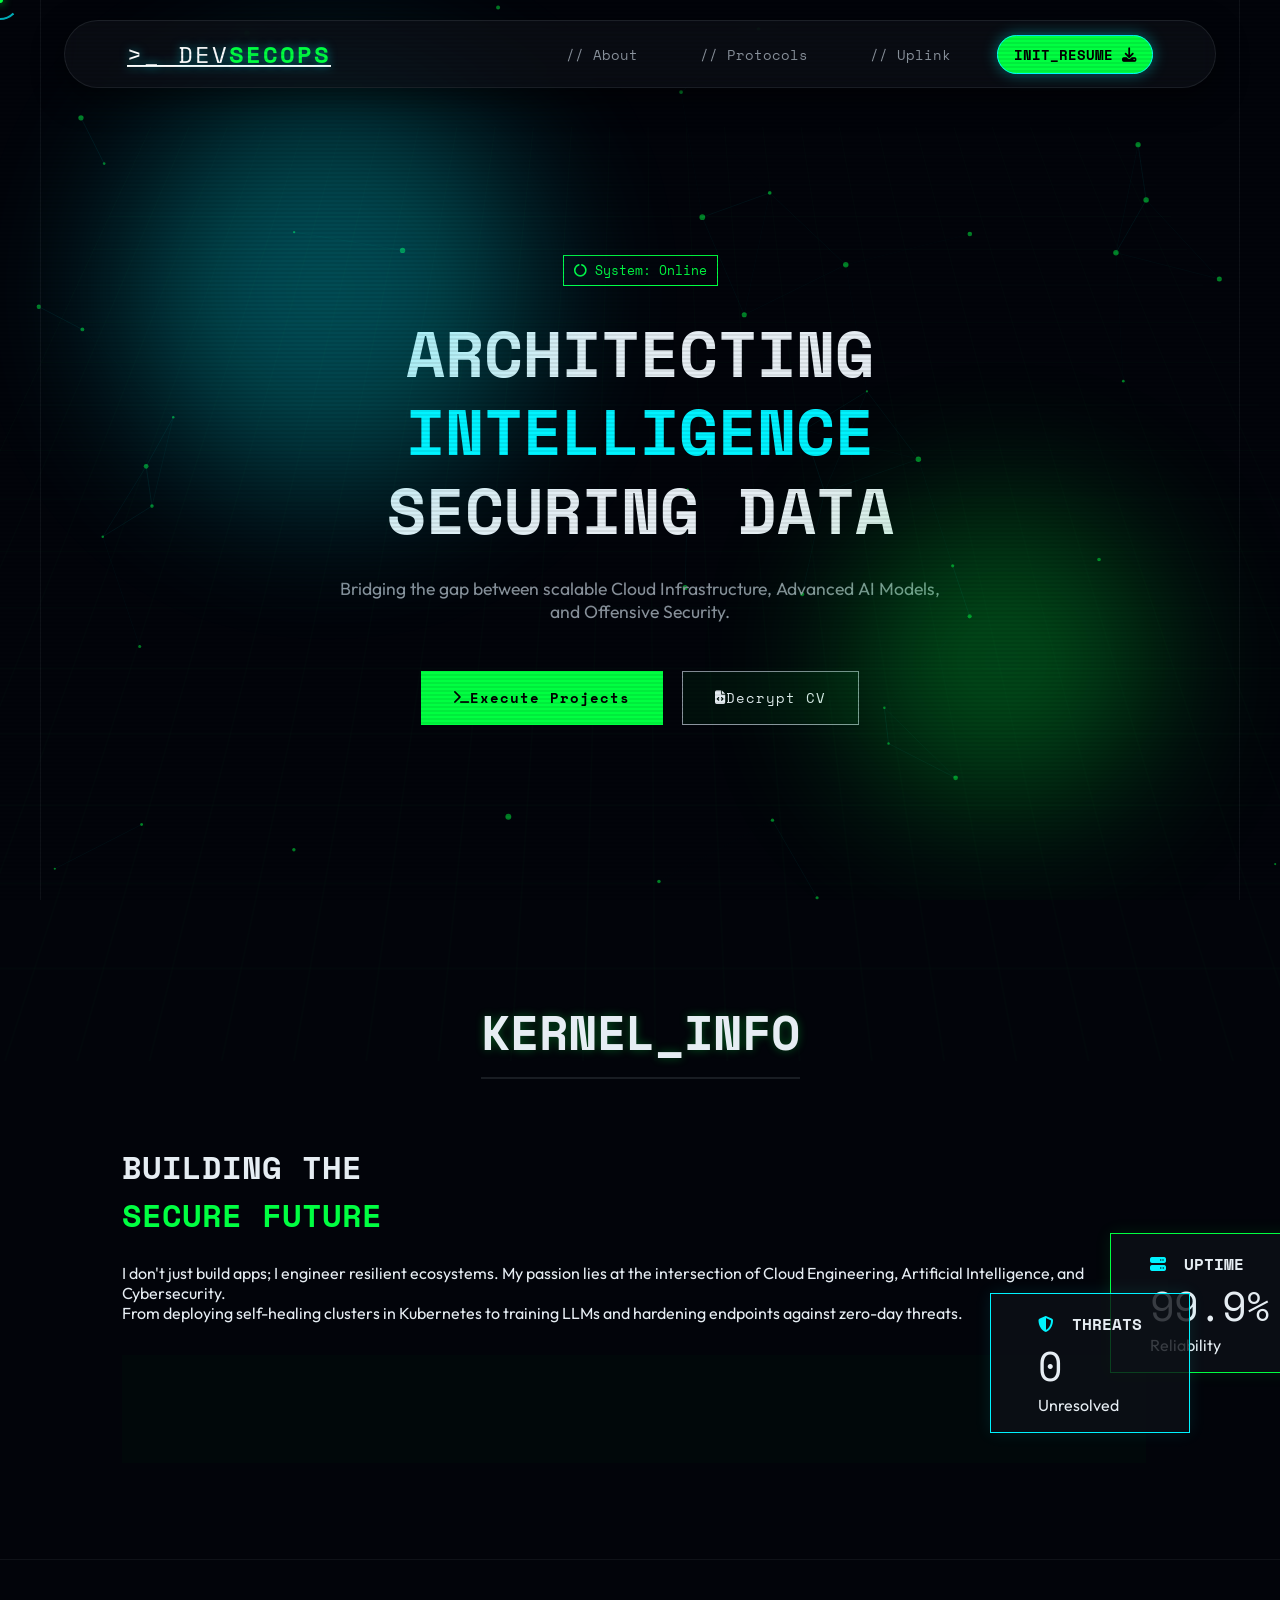
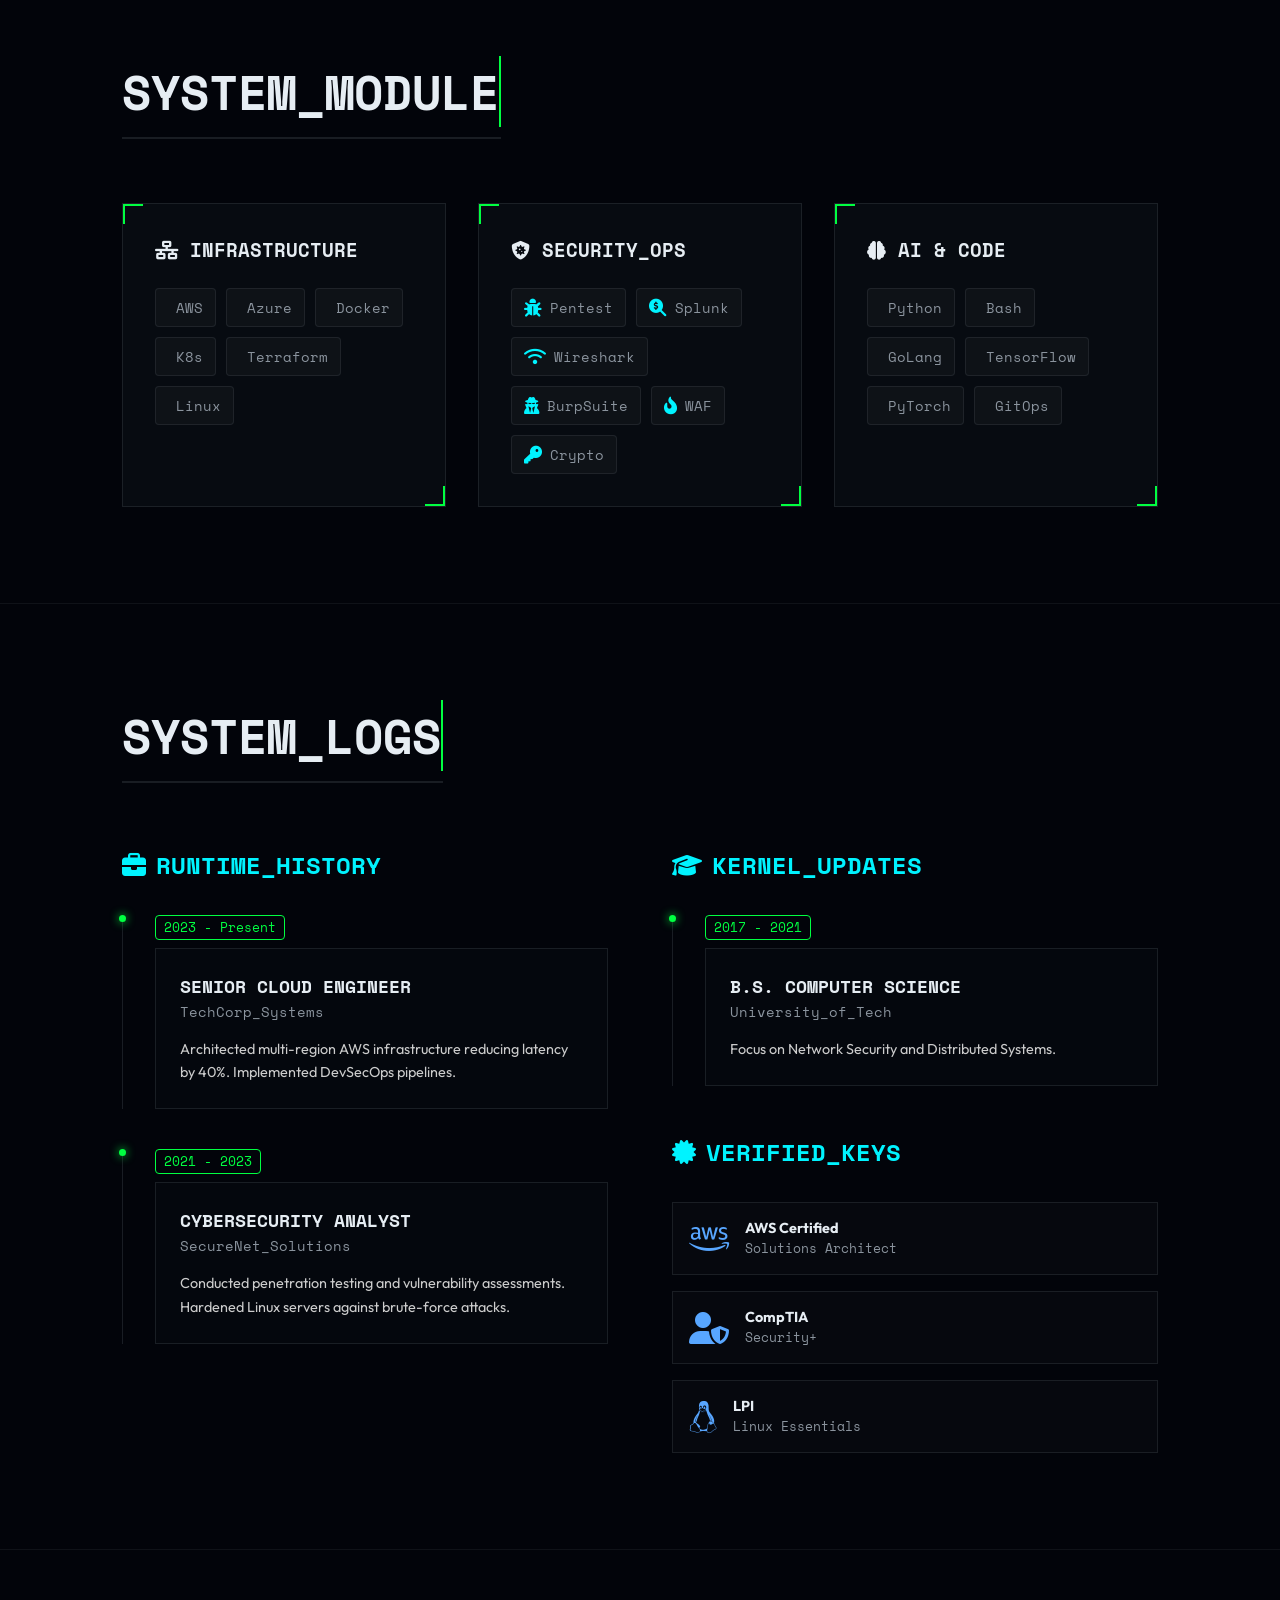
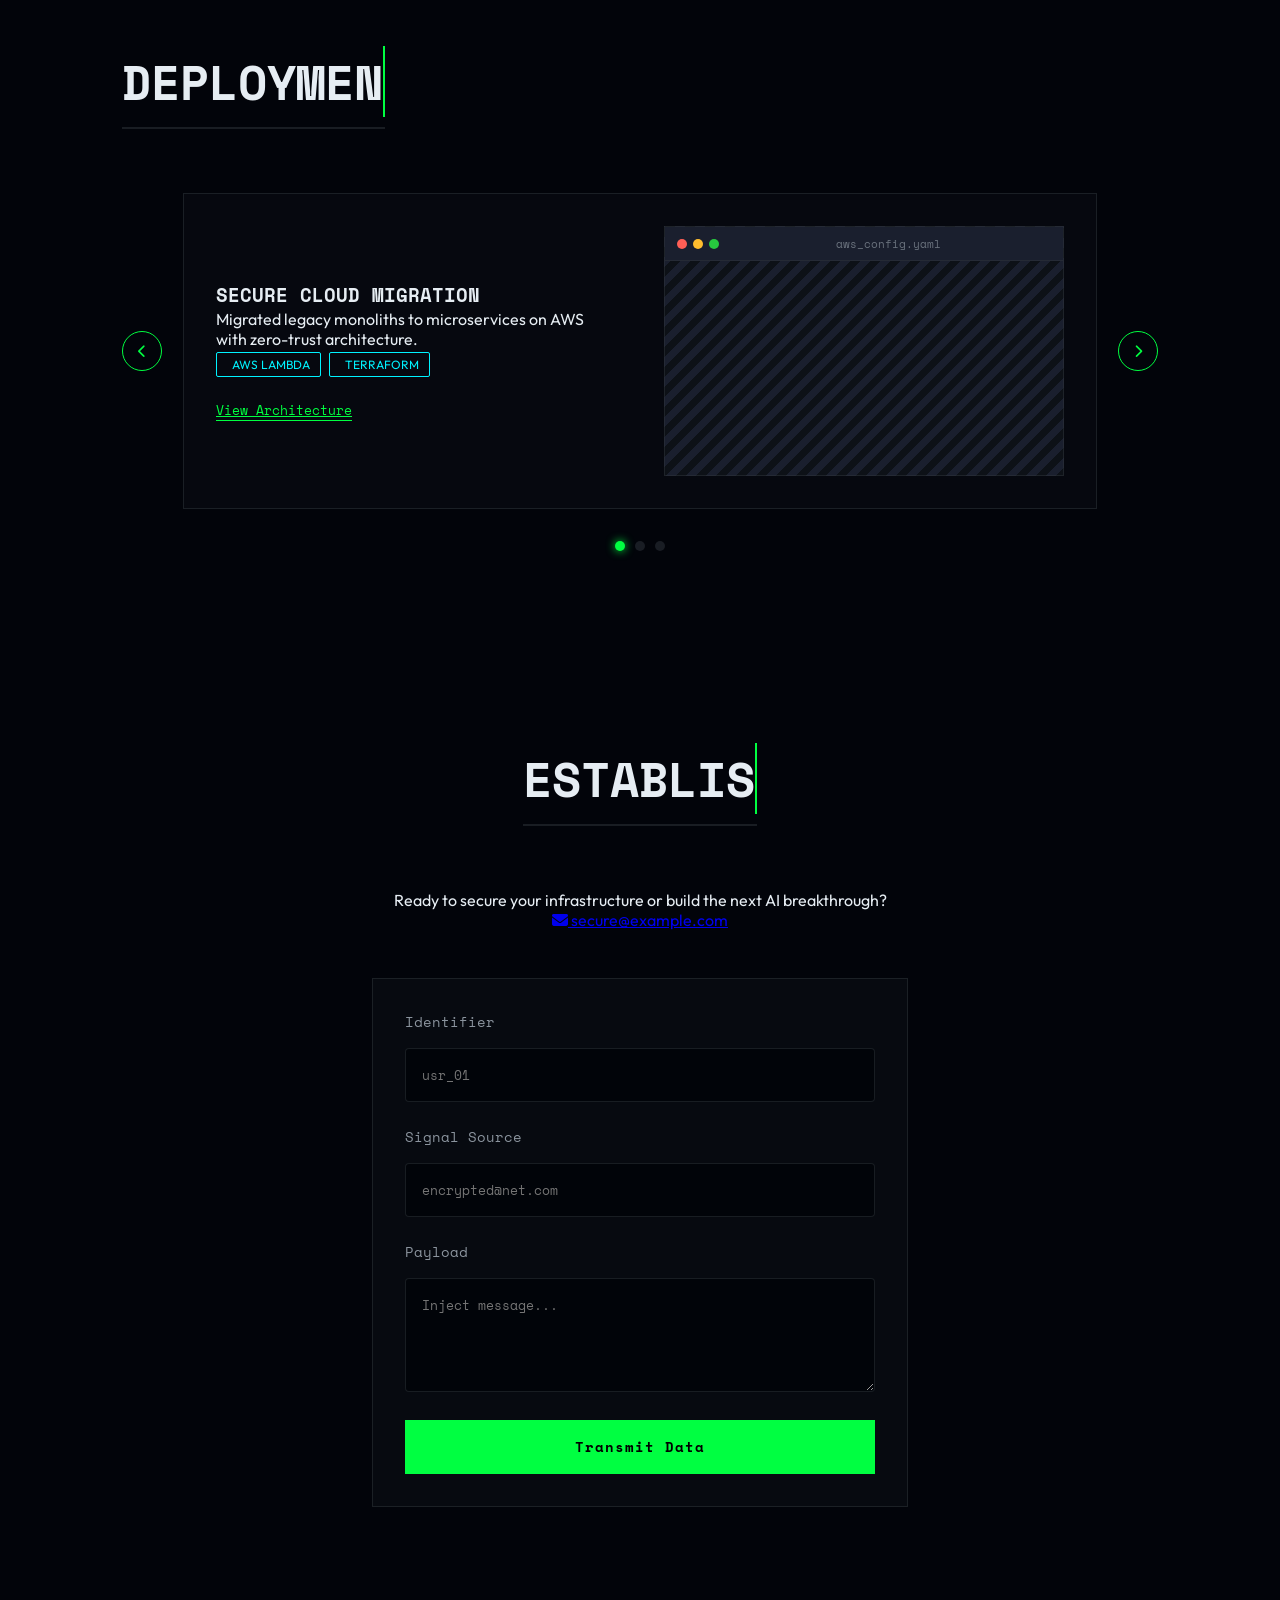
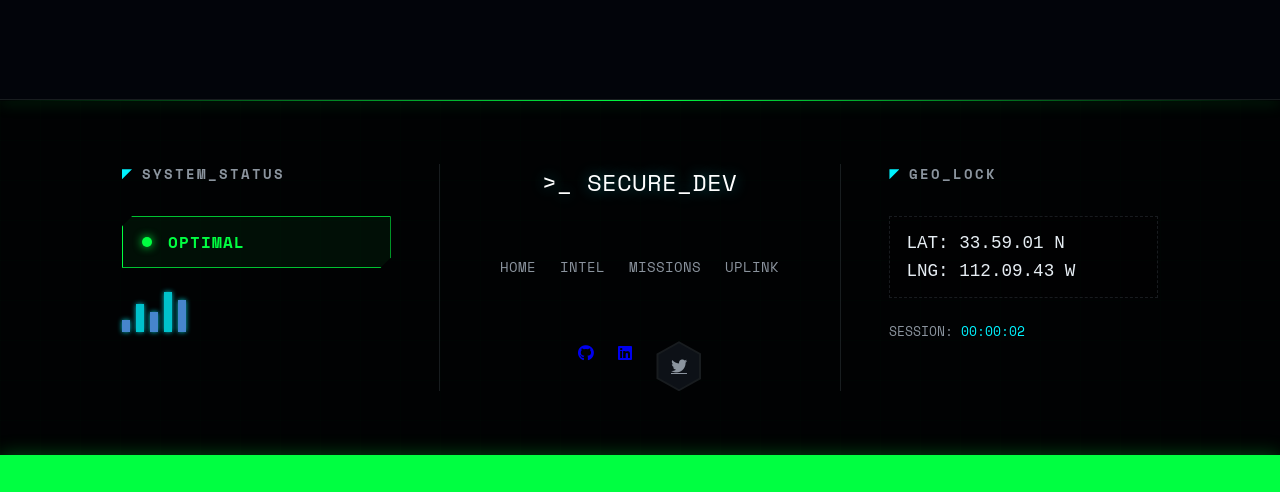
==== commit 1a78cc4d: "Update print statement from 'Hello' to 'Goodbye'" ====
--- a/index.html
+++ b/index.html
@@ -466,8 +466,8 @@
                 </div>
 
                 <div class="social-hex-grid">
-                    <a href="#" class="hex-link" aria-label="Github"><i class="fab fa-github"></i></a>
-                    <a href="#" class="hex-link" aria-label="LinkedIn"><i class="fab fa-linkedin"></i></a>
+                    <a href="#" class="https://github.com/MATHESH-M-24" aria-label="Github"><i class="fab fa-github"></i></a>
+                    <a href="#" class="https://www.linkedin.com/in/mathesh-m-0b241722b?lipi=urn%3Ali%3Apage%3Ad_flagship3_profile_view_base_contact_details%3BqQQ7eGXZRZKtoYl1Wcfszw%3D%3D" aria-label="LinkedIn"><i class="fab fa-linkedin"></i></a>
                     <a href="#" class="hex-link" aria-label="Twitter"><i class="fab fa-twitter"></i></a>
                 </div>
             </div>
@@ -526,4 +526,5 @@
     <script src="js/main.js"></script>
 </body>
 
-</html>+
+</html>
